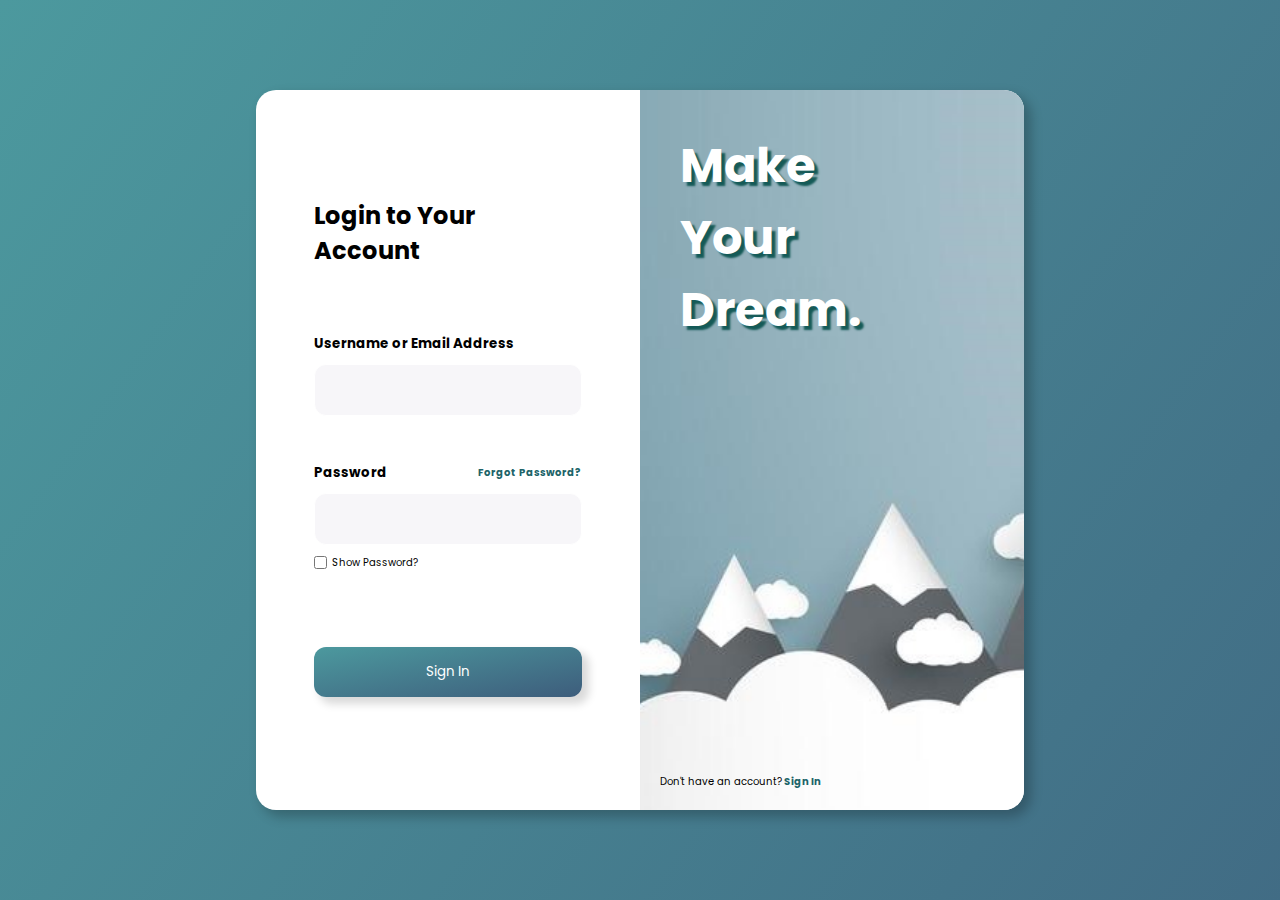
==== singUp.html @ 4fe99b68 "version 1" ====
<!DOCTYPE html>
<html lang="en">

<head>
    <meta charset="UTF-8">
    <meta http-equiv="X-UA-Compatible" content="IE=edge">
    <meta name="viewport" content="width=device-width, initial-scale=1.0">
    <link rel="stylesheet" href="css/style.css">
    <link rel="preconnect" href="https://fonts.googleapis.com">
    <link rel="preconnect" href="https://fonts.gstatic.com" crossorigin>
    <link href="https://fonts.googleapis.com/css2?family=Poppins:wght@300;400;500;600&display=swap" rel="stylesheet">
    <title>Sign Up</title>
</head>

<body>
    <div id="container" class="flex-content-center">

        <div class="cards">

            <div class="login flex-content-center">
                <form action="/produtos" id="form" class="flex-column">
                    <h2 class="position-relative-up">Login to Your Account</h2>
                    <div class="flex-column ">
                        <label for="e-mail" class="font-bold">Username or Email Address</label>
                        <input class="form-input" type="email" name="email" id="e-mail" placeholder="" autocomplete="off" required>
                    </div>
                    <div class="flex-column position-relative-up">
                        <div class="flex-between flex-items-center">
                            <label for="senha" class="font-bold">Password</label>
                            <a href="#" class="link font-bold">Forgot Password?</a>
                        </div>
                        <input class="form-input" type="password" name="senha" id="senha" placeholder="" required>
                        <div class="flex-items-center">
                            <input type="checkbox" name="" id="checkbox">
                            <span id="label">Show Password?</span>
                        </div>
                    </div>
                    <button id="btn" class="position-relative-down">Sign In</button>
                </form>
            </div>

            <div class="card-alt flex-column-between">
                <p class="phrase">Make Your Dream.</p>
                <span id="label"> Don't have an account? <a class="link font-bold" href="/index.html">Sign In</a></span>
            </div>
        </div>

    </div>

    <script src="/script.js"></script>

</body>

</html>
---- css/style.css ----
* {
    margin: 0;
    font-family: 'Poppins', sans-serif;
}

.form-input {
    padding: 15px;
    margin: 10px 0;
    border-radius: 12px;
    outline: none;
    border: 1px rgb(255, 255, 255) solid;
    background-color: rgba(47, 33, 90, 0.04);
    color: #0d0c22;
    /* box-shadow: inset -3px 2px 7px 1px rgba(167, 167, 167, 0.23); */
    transition: box-shadow 300ms ease, background 300ms ease, border 300ms ease-in-out;
}

.form-input:hover {
    border-color: rgba(0, 0, 0, 0.1);
    background-color: #fff;
    box-shadow: inset -3px 2px 7px 1px rgba(167, 167, 167, 0.23), 0 0 0 4px rgba(14 148 155 / 10%);  
}

.form-input:focus {
    border: black;
    border: 0.1px solid rgba(52, 177, 184, 0.5);
    background-color: #fff;
    box-shadow: inset -3px 2px 7px 1px rgba(167, 167, 167, 0.23), 0 0 0 4px rgba(14 148 155 / 20%);
}

.form-input:active {
    box-shadow: inset -3px 2px 7px 1px rgba(167, 167, 167, 0.23), 0 0 0 0.5px rgba(14, 148, 155, 50%);
}

input[type="password"] {
    color: rgba(52, 177, 184, 1);
}

.position-relative-up {
    position: relative;
    bottom: 15px;
}
.position-relative-down {
    position: relative;
    top: 10px;
}

.flex-column {
    display: flex;
    flex-direction: column;
    justify-content: space-evenly;
}

.flex-column-between {
    display: flex;
    flex-direction: column;
    justify-content: space-between;
}

.flex-content-center {
    display: flex;
    justify-content: center;
    align-items: center;
}

.flex-items-center {
    display: flex;
    align-items: center;
}

.flex-between {
    display: flex;
    justify-content: space-between;
}

.flex-row-reverse {
    display: flex;
    flex-direction: row-reverse;
    align-items: center;
}

#container {
    background: #2F215A;
    background: linear-gradient(to bottom right, #4C999E, #2F215A);
    background-size: 200% 400%;
    height: 100vh;
    animation: gradient 10s ease infinite;
}

.cards {
    display: grid;
    grid-template-columns: 50% 50%;
    width: 60%;
    height: 80%;
    background-color: white;
    border-radius: 20px;
    box-shadow: 6px 6px 12px 1px rgba(0, 0, 0, 0.23);
}

.card-alt {
    padding: 20px;
    background-image: url(/images/fogute.jpg);
    background-size: cover;
    background-origin: border-box;
    background-repeat: no-repeat;
    background-position: -100px;
    border-top-right-radius: 20px;
    border-bottom-right-radius: 20px;
    transition: all 1s ease-in-out;   
}

.card-alt:hover {
    background-position: -350px;
    transform: scale(1.1);
    border-top-left-radius: 20px;
    border-bottom-left-radius: 20px;
    box-shadow: 6px 6px 12px 1px rgba(0, 0, 0, 0.23);
}

#btn {
    padding: 15px;
    border-radius: 12px;
    width: 100%;
    background: linear-gradient(to bottom right, #4C999E, #2F215A);
    background-size: 200% 200%;
    color: white;  
    border: none;
    box-shadow: 6px 6px 8px 1px rgba(0, 0, 0, 0.15);
    transition: 200ms;
    animation: colors-out 200ms ease-in reverse;
}

#btn:hover {
    cursor: pointer;
    position: relative;
    animation: colors-in 300ms ease-in;
    animation-fill-mode: forwards;
}

#btn:active {
    transform: scale(0.95);
    box-shadow: 3px 3px 3px 1px rgba(0, 0, 0, 0.23);

}

#form {
    height: 80%;
    width: 70%;
}

#checkbox {
    margin-right: 5px;
    position: relative;
    cursor: pointer;
}

label{
    font-size: smaller;
}

#label {
    font-size: x-small;
}

.font-bold {
    font-weight: 700;
}

.link {
    text-decoration: none;
}

.link {
    font-size: x-small;
    color: #206368;
}

.phrase {
    font-size: xxx-large;
    font-weight: bolder;
    color: white;
    padding: 20px;
    width: 200px;
    transition: 200ms;
    text-shadow: 4px 4px 2px rgb(21, 90, 87)
}

@keyframes colors-in {
    0% {
        background-position: 0% 50%;
    }
    50% {
        background-position: 100% 0%;
    }
    100% {
        background-position: 50% 100%;
    }
}

@keyframes colors-out {
    0% {
        background-position: 0% 50%;
    }
    50% {
        background-position: 100% 0%;
    }
    100% {
        background-position: 50% 100%;
    }
}

@keyframes gradient {
    0% {
        background-position: 0% 50%;
    }
    50% {
        background-position: 100% 50%;
    }
    100% {
        background-position: 0% 50%;
    }
}
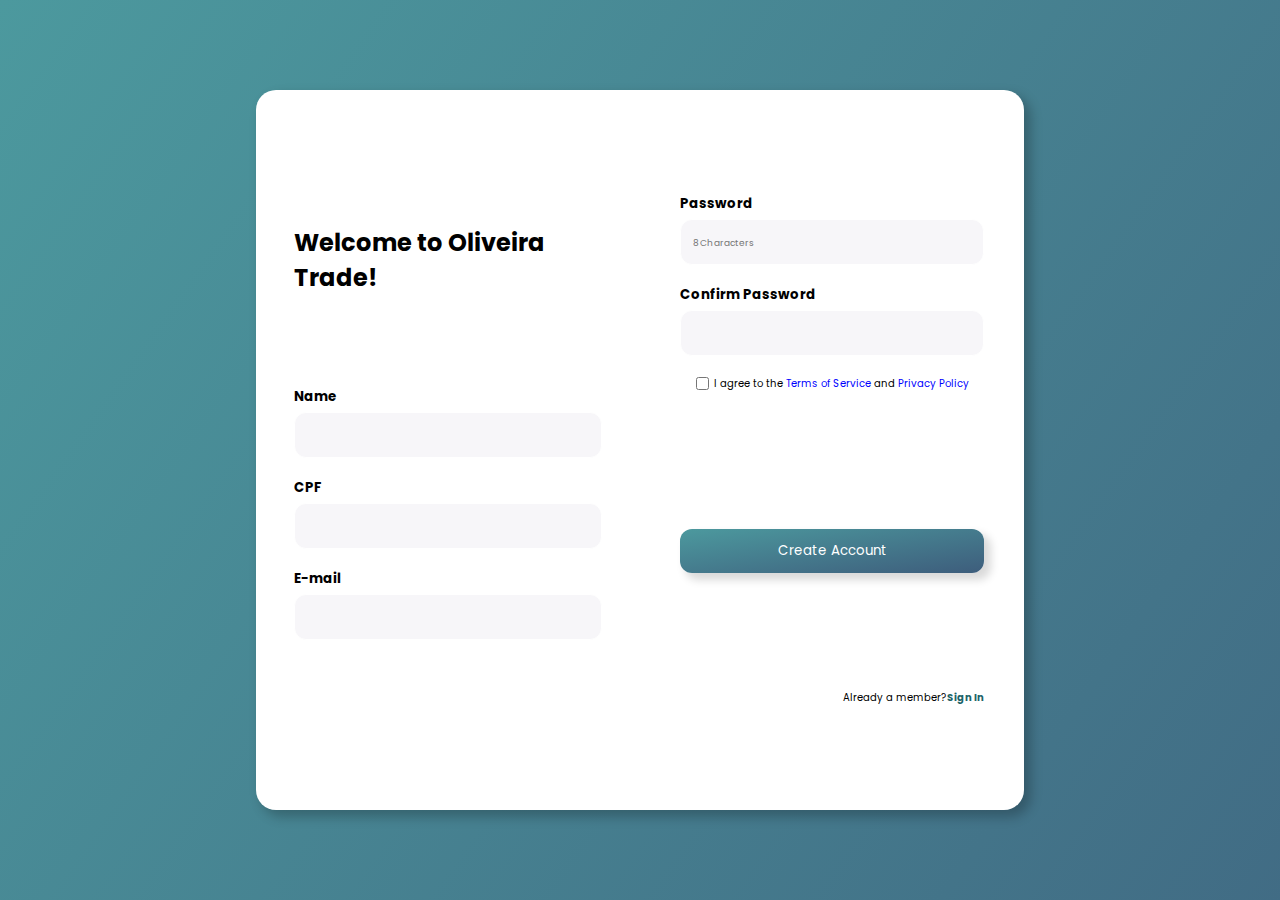
==== commit e1624583: "Sign In/Up Atualizado" ====
--- a/singUp.html
+++ b/singUp.html
@@ -19,35 +19,42 @@
 
             <div class="login flex-content-center">
                 <form action="/produtos" id="form" class="flex-column">
-                    <h2 class="position-relative-up">Login to Your Account</h2>
-                    <div class="flex-column ">
-                        <label for="e-mail" class="font-bold">Username or Email Address</label>
-                        <input class="form-input" type="email" name="email" id="e-mail" placeholder="" autocomplete="off" required>
+                    <h2 class="position-relative-up">Welcome to Oliveira Trade!</h2>
+                    <div class="flex-column">
+                        <label for="name" class="font-bold">Name</label>
+                        <input class="form-input" type="text" name="name" id="name" placeholder="" autocomplete="off" required>
+                        <label for="cpf" class="font-bold" pattern="\d{3}\.\d{3}\.\d{3}-\d{2}" title="xxx.xxx.xxx-xx">CPF</label>
+                        <input class="form-input" type="text" name="" id="cpf" placeholder="" autocomplete="off" minlength="11" maxlength="14" required>
+                        <label for="email" class="font-bold">E-mail</label>
+                        <input class="form-input" type="email" name="" id="email" placeholder="" autocomplete="off" required>
                     </div>
-                    <div class="flex-column position-relative-up">
-                        <div class="flex-between flex-items-center">
-                            <label for="senha" class="font-bold">Password</label>
-                            <a href="#" class="link font-bold">Forgot Password?</a>
-                        </div>
-                        <input class="form-input" type="password" name="senha" id="senha" placeholder="" required>
-                        <div class="flex-items-center">
-                            <input type="checkbox" name="" id="checkbox">
-                            <span id="label">Show Password?</span>
-                        </div>
-                    </div>
-                    <button id="btn" class="position-relative-down">Sign In</button>
-                </form>
+
+
             </div>
 
-            <div class="card-alt flex-column-between">
-                <p class="phrase">Make Your Dream.</p>
-                <span id="label"> Don't have an account? <a class="link font-bold" href="/index.html">Sign In</a></span>
+            <div class=" margin flex-column-around">
+                <div class=" flex-column">
+                    <label for="password" class="font-bold">Password</label>
+                    <input class="form-input" type="password" name="" id="password" placeholder="8 Characters" autocomplete="off" minlength="8" required>
+                    <label for="cpassword" class="font-bold">Confirm Password</label>
+                    <input class="form-input " type="password" name="" id="cpassword" placeholder="" autocomplete="off" minlength="8" required>
+                    <div class="flex-items-center flex-content-center">
+                        <input type="checkbox" name="" id="checkbox" required>
+                        <span id="label">I agree to the <font color=blue >Terms of Service</font> and <font color=blue >Privacy Policy</font></span>
+                    </div>
+                </div>
+
+                <button type="submit" id="btn" class="position-relative-down">Create Account</button>
+                <span id="label" class="flex-end">Already a member? <a class="link font-bold " href="/index.html ">&nbsp;Sign In</a></span>
+
             </div>
+            </form>
+
         </div>
 
     </div>
 
-    <script src="/script.js"></script>
+    <script src="script.js "></script>
 
 </body>
 
--- a/css/style.css
+++ b/css/style.css
@@ -4,8 +4,8 @@
 }
 
 .form-input {
-    padding: 15px;
-    margin: 10px 0;
+    padding: 12px;
+    margin: 5px 0 20px;
     border-radius: 12px;
     outline: none;
     border: 1px rgb(255, 255, 255) solid;
@@ -15,31 +15,58 @@
     transition: box-shadow 300ms ease, background 300ms ease, border 300ms ease-in-out;
 }
 
+.form-input::placeholder {
+    font-size: xx-small;
+    transition: 500ms;
+    position: relative;
+    bottom: 0;
+}
+
 .form-input:hover {
     border-color: rgba(0, 0, 0, 0.1);
     background-color: #fff;
-    box-shadow: inset -3px 2px 7px 1px rgba(167, 167, 167, 0.23), 0 0 0 4px rgba(14 148 155 / 10%);  
+    box-shadow: inset -3px 2px 7px 1px rgba(167, 167, 167, 0.23), 0 0 0 4px rgba(14 148 155 / 10%);
 }
 
 .form-input:focus {
-    border: black;
     border: 0.1px solid rgba(52, 177, 184, 0.5);
     background-color: #fff;
     box-shadow: inset -3px 2px 7px 1px rgba(167, 167, 167, 0.23), 0 0 0 4px rgba(14 148 155 / 20%);
 }
 
+.form-input:valid {
+    border: 1.5px solid rgba(52, 177, 184, 0.5);
+    background-color: #fff;
+    /* box-shadow: inset -3px 2px 7px 1px rgba(167, 167, 167, 0.23), 0 0 0 4px rgba(14 148 155 / 20%); */
+}
+
+
+/* .form-input:invalid { */
+
+
+/* border: 1px solid rgba(247, 7, 7, 0.5);
+    background-color: #fff; */
+
+
+/* box-shadow: inset -3px 2px 7px 1px rgba(167, 167, 167, 0.23), 0 0 0 4px rgba(14 148 155 / 20%); */
+
+
+/* } */
+
 .form-input:active {
     box-shadow: inset -3px 2px 7px 1px rgba(167, 167, 167, 0.23), 0 0 0 0.5px rgba(14, 148, 155, 50%);
 }
 
-input[type="password"] {
+
+/* input[type="password"] {
     color: rgba(52, 177, 184, 1);
-}
+} */
 
 .position-relative-up {
     position: relative;
     bottom: 15px;
 }
+
 .position-relative-down {
     position: relative;
     top: 10px;
@@ -55,6 +82,18 @@
     display: flex;
     flex-direction: column;
     justify-content: space-between;
+}
+
+.flex-column-around {
+    display: flex;
+    flex-direction: column;
+    justify-content: space-around;
+}
+
+.flex-column-end {
+    display: flex;
+    flex-direction: column;
+    justify-content: s;
 }
 
 .flex-content-center {
@@ -66,6 +105,16 @@
 .flex-items-center {
     display: flex;
     align-items: center;
+}
+
+.flex-around {
+    display: flex;
+    justify-content: space-around;
+}
+
+.flex-end {
+    display: flex;
+    justify-content: end;
 }
 
 .flex-between {
@@ -99,14 +148,14 @@
 
 .card-alt {
     padding: 20px;
-    background-image: url(/images/fogute.jpg);
+    background-image: url(../images/fogute.jpg);
     background-size: cover;
     background-origin: border-box;
     background-repeat: no-repeat;
     background-position: -100px;
     border-top-right-radius: 20px;
     border-bottom-right-radius: 20px;
-    transition: all 1s ease-in-out;   
+    transition: all 1s ease-in-out;
 }
 
 .card-alt:hover {
@@ -117,13 +166,32 @@
     box-shadow: 6px 6px 12px 1px rgba(0, 0, 0, 0.23);
 }
 
+.card-alt_bg {
+    /* margin: 20px; */
+    background-image: url(../images/fogute.jpg);
+    background-size: cover;
+    background-origin: border-box;
+    background-repeat: no-repeat;
+    background-position: -100px;
+    border-radius: 20px;
+    transition: all 1s ease-in-out;
+}
+
+.margin {
+    padding: 40px;
+}
+
+.color-white {
+    color: white;
+}
+
 #btn {
-    padding: 15px;
+    padding: 12px;
     border-radius: 12px;
     width: 100%;
     background: linear-gradient(to bottom right, #4C999E, #2F215A);
     background-size: 200% 200%;
-    color: white;  
+    color: white;
     border: none;
     box-shadow: 6px 6px 8px 1px rgba(0, 0, 0, 0.15);
     transition: 200ms;
@@ -140,12 +208,11 @@
 #btn:active {
     transform: scale(0.95);
     box-shadow: 3px 3px 3px 1px rgba(0, 0, 0, 0.23);
-
 }
 
 #form {
     height: 80%;
-    width: 70%;
+    width: 80%;
 }
 
 #checkbox {
@@ -154,7 +221,7 @@
     cursor: pointer;
 }
 
-label{
+label {
     font-size: smaller;
 }
 
@@ -168,9 +235,6 @@
 
 .link {
     text-decoration: none;
-}
-
-.link {
     font-size: x-small;
     color: #206368;
 }
